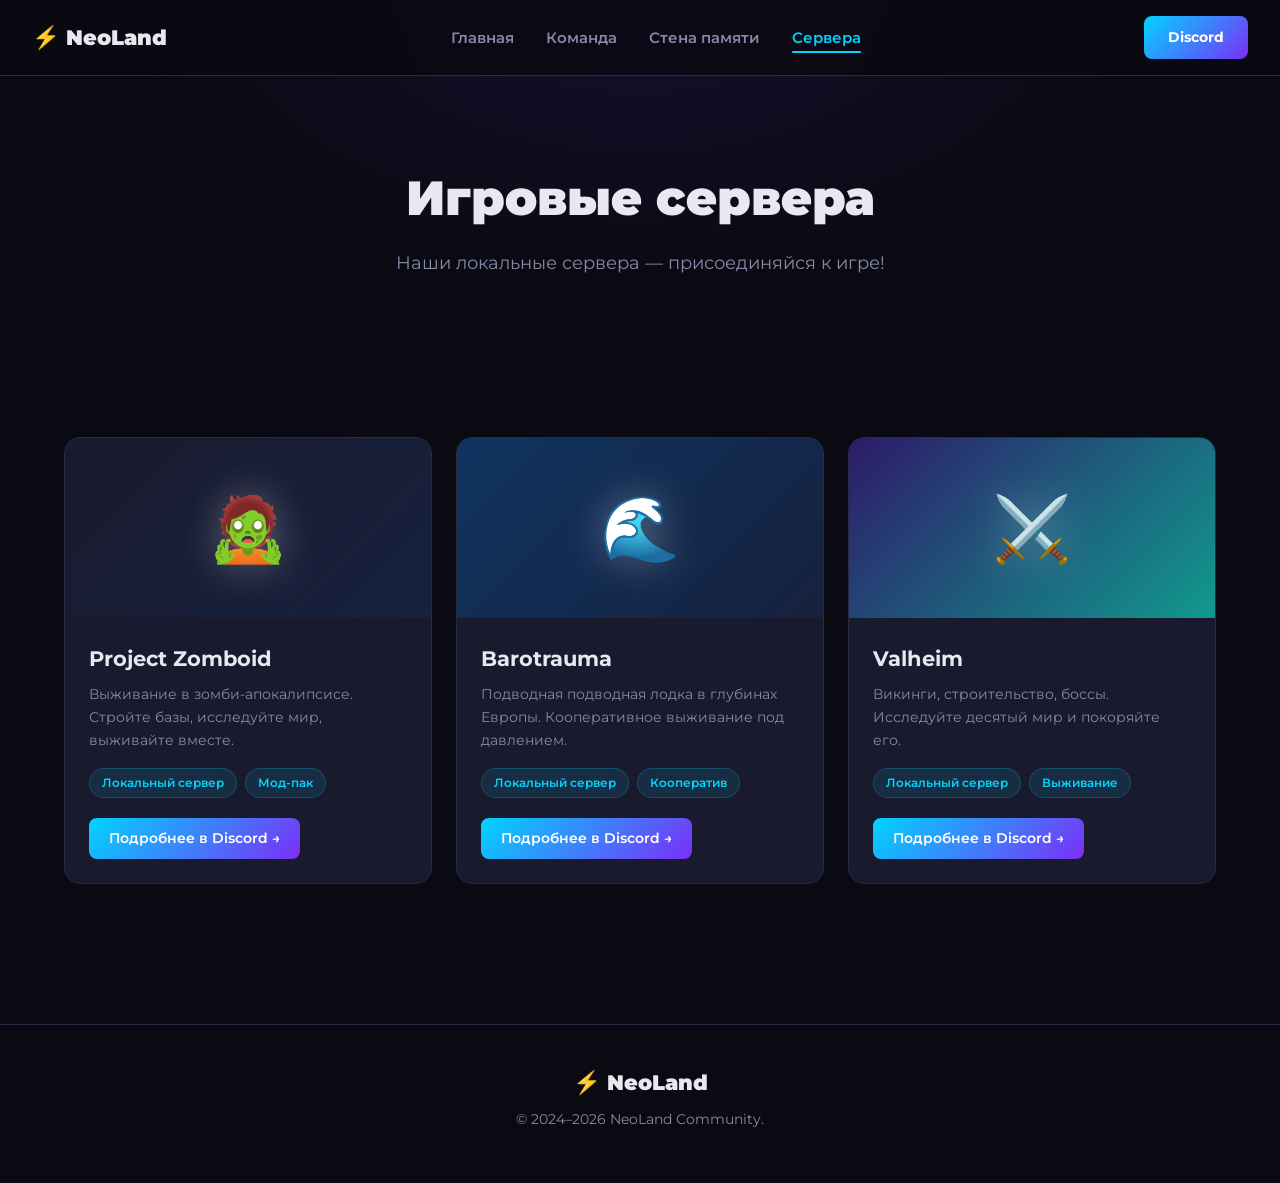
==== servers.html @ 9eca9035 "Add files via upload" ====
<!DOCTYPE html>
<html lang="ru">
<head>
    <meta charset="UTF-8">
    <meta name="viewport" content="width=device-width, initial-scale=1.0">
    <title>Игровые сервера — NeoLand</title>
    <link rel="stylesheet" href="style.css">
    <link href="https://fonts.googleapis.com/css2?family=Montserrat:wght@400;600;700;900&display=swap" rel="stylesheet">
</head>
<body>

<nav class="navbar">
    <div class="nav-logo"><span class="bolt">⚡</span> NeoLand</div>
    <ul class="nav-links">
        <li><a href="index.html">Главная</a></li>
        <li><a href="team.html">Команда</a></li>
        <li><a href="wall.html">Стена памяти</a></li>
        <li><a href="servers.html" class="active">Сервера</a></li>
    </ul>
    <a href="https://discord.gg/neoland" class="nav-cta">Discord</a>
</nav>

<section class="section page-header">
    <div class="container">
        <h1 class="page-title">Игровые сервера</h1>
        <p class="page-subtitle">Наши локальные сервера — присоединяйся к игре!</p>
    </div>
</section>

<section class="section">
    <div class="container">
        <div class="servers-grid">

            <!-- Project Zomboid -->
            <div class="server-card">
                <div class="server-image" style="background: linear-gradient(135deg, #1a1a2e, #16213e);">
                    <span class="server-game-icon">🧟</span>
                </div>
                <div class="server-info">
                    <h3>Project Zomboid</h3>
                    <p class="server-desc">Выживание в зомби-апокалипсисе. Стройте базы, исследуйте мир, выживайте вместе.</p>
                    <div class="server-details">
                        <span class="server-tag">Локальный сервер</span>
                        <span class="server-tag">Мод-пак</span>
                    </div>
                    <a href="https://discord.gg/neoland" class="btn btn-small">Подробнее в Discord →</a>
                </div>
            </div>

            <!-- Barotrauma -->
            <div class="server-card">
                <div class="server-image" style="background: linear-gradient(135deg, #0f3460, #16213e);">
                    <span class="server-game-icon">🌊</span>
                </div>
                <div class="server-info">
                    <h3>Barotrauma</h3>
                    <p class="server-desc">Подводная подводная лодка в глубинах Европы. Кооперативное выживание под давлением.</p>
                    <div class="server-details">
                        <span class="server-tag">Локальный сервер</span>
                        <span class="server-tag">Кооператив</span>
                    </div>
                    <a href="https://discord.gg/neoland" class="btn btn-small">Подробнее в Discord →</a>
                </div>
            </div>

            <!-- Valheim -->
            <div class="server-card">
                <div class="server-image" style="background: linear-gradient(135deg, #2d1b69, #11998e);">
                    <span class="server-game-icon">⚔️</span>
                </div>
                <div class="server-info">
                    <h3>Valheim</h3>
                    <p class="server-desc">Викинги, строительство, боссы. Исследуйте десятый мир и покоряйте его.</p>
                    <div class="server-details">
                        <span class="server-tag">Локальный сервер</span>
                        <span class="server-tag">Выживание</span>
                    </div>
                    <a href="https://discord.gg/neoland" class="btn btn-small">Подробнее в Discord →</a>
                </div>
            </div>

        </div>
    </div>
</section>

<footer class="footer">
    <div class="container">
        <div class="footer-content">
            <div class="footer-logo"><span class="bolt">⚡</span> NeoLand</div>
            <p>© 2024–2026 NeoLand Community.</p>
        </div>
    </div>
</footer>

<script src="script.js"></script>
</body>
</html>
---- style.css ----
/* ===== ПЕРЕМЕННЫЕ ===== */
:root {
    --bg-primary: #0a0a12;
    --bg-secondary: #12121f;
    --bg-card: #1a1a2e;
    --bg-card-hover: #222240;
    --neon-blue: #00d4ff;
    --neon-purple: #7b2ff7;
    --neon-pink: #ff006e;
    --xen-cyan: #00f0ff;
    --xen-purple: #9d4edd;
    --text-primary: #e8e8f0;
    --text-secondary: #8888a8;
    --border: #2a2a45;
    --font: 'Montserrat', sans-serif;
}

/* ===== СБРОС ===== */
* {
    margin: 0;
    padding: 0;
    box-sizing: border-box;
}

html {
    scroll-behavior: smooth;
}

body {
    font-family: var(--font);
    background: var(--bg-primary);
    color: var(--text-primary);
    line-height: 1.6;
    overflow-x: hidden;
}

a {
    text-decoration: none;
    color: inherit;
}

.container {
    max-width: 1200px;
    margin: 0 auto;
    padding: 0 24px;
}

/* ===== НАВИГАЦИЯ ===== */
.navbar {
    position: fixed;
    top: 0;
    left: 0;
    right: 0;
    z-index: 1000;
    display: flex;
    align-items: center;
    justify-content: space-between;
    padding: 16px 32px;
    background: rgba(10, 10, 18, 0.85);
    backdrop-filter: blur(20px);
    border-bottom: 1px solid var(--border);
}

.nav-logo {
    font-size: 1.3rem;
    font-weight: 900;
    color: var(--text-primary);
}

.bolt {
    color: var(--neon-blue);
    font-size: 1.4rem;
}

.nav-links {
    display: flex;
    list-style: none;
    gap: 32px;
}

.nav-links a {
    color: var(--text-secondary);
    font-weight: 600;
    font-size: 0.95rem;
    transition: color 0.3s;
    position: relative;
}

.nav-links a:hover,
.nav-links a.active {
    color: var(--neon-blue);
}

.nav-links a.active::after {
    content: '';
    position: absolute;
    bottom: -6px;
    left: 0;
    right: 0;
    height: 2px;
    background: var(--neon-blue);
    border-radius: 2px;
}

.nav-cta {
    background: linear-gradient(135deg, var(--neon-blue), var(--neon-purple));
    color: #fff;
    padding: 10px 24px;
    border-radius: 8px;
    font-weight: 700;
    font-size: 0.9rem;
    transition: transform 0.3s, box-shadow 0.3s;
}

.nav-cta:hover {
    transform: translateY(-2px);
    box-shadow: 0 8px 25px rgba(0, 212, 255, 0.3);
}

/* ===== HERO ===== */
.hero {
    position: relative;
    min-height: 100vh;
    display: flex;
    align-items: center;
    justify-content: center;
    text-align: center;
    overflow: hidden;
}

.hero-bg {
    position: absolute;
    inset: 0;
    background: 
        radial-gradient(ellipse at 30% 50%, rgba(123, 47, 247, 0.15) 0%, transparent 60%),
        radial-gradient(ellipse at 70% 50%, rgba(0, 212, 255, 0.1) 0%, transparent 60%),
        radial-gradient(ellipse at 50% 100%, rgba(157, 78, 221, 0.1) 0%, transparent 50%);
    animation: xenPulse 8s ease-in-out infinite alternate;
}

@keyframes xenPulse {
    0% { opacity: 0.7; }
    100% { opacity: 1; }
}

/* Звёзды / частицы фона */
.hero-bg::before {
    content: '';
    position: absolute;
    inset: 0;
    background-image: 
        radial-gradient(1px 1px at 20% 30%, rgba(255,255,255,0.4), transparent),
        radial-gradient(1px 1px at 40% 70%, rgba(255,255,255,0.3), transparent),
        radial-gradient(1px 1px at 60% 20%, rgba(255,255,255,0.5), transparent),
        radial-gradient(1px 1px at 80% 50%, rgba(255,255,255,0.2), transparent),
        radial-gradient(1.5px 1.5px at 10% 80%, rgba(0,212,255,0.6), transparent),
        radial-gradient(1.5px 1.5px at 90% 10%, rgba(123,47,247,0.6), transparent),
        radial-gradient(1px 1px at 50% 50%, rgba(255,255,255,0.3), transparent),
        radial-gradient(1px 1px at 70% 80%, rgba(255,255,255,0.4), transparent),
        radial-gradient(1px 1px at 30% 10%, rgba(255,255,255,0.3), transparent),
        radial-gradient(1px 1px at 85% 70%, rgba(255,255,255,0.2), transparent);
    background-size: 100% 100%;
}

.hero-content {
    position: relative;
    z-index: 1;
    padding: 0 24px;
}

.hero-logo {
    display: flex;
    align-items: center;
    justify-content: center;
    gap: 16px;
    margin-bottom: 24px;
}

.bolt-big {
    font-size: 4rem;
    color: var(--neon-blue);
    filter: drop-shadow(0 0 20px rgba(0, 212, 255, 0.6));
    animation: boltGlow 2s ease-in-out infinite alternate;
}

@keyframes boltGlow {
    0% { filter: drop-shadow(0 0 15px rgba(0, 212, 255, 0.4)); }
    100% { filter: drop-shadow(0 0 30px rgba(0, 212, 255, 0.8)); }
}

.hero-logo h1 {
    font-size: 4rem;
    font-weight: 900;
    letter-spacing: 4px;
}

.neon-text {
    background: linear-gradient(135deg, var(--neon-blue), var(--xen-cyan));
    -webkit-background-clip: text;
    -webkit-text-fill-color: transparent;
    background-clip: text;
    filter: drop-shadow(0 0 20px rgba(0, 212, 255, 0.3));
}

.hero-sub {
    font-size: 1.2rem;
    color: var(--text-secondary);
    margin-bottom: 40px;
    max-width: 500px;
    margin-left: auto;
    margin-right: auto;
}

.hero-stats {
    display: flex;
    justify-content: center;
    gap: 48px;
    margin-bottom: 40px;
}

.stat {
    display: flex;
    flex-direction: column;
    align-items: center;
}

.stat-num {
    font-size: 2.5rem;
    font-weight: 900;
    color: var(--text-primary);
}

.stat-num.online {
    color: #00ff88;
    text-shadow: 0 0 15px rgba(0, 255, 136, 0.4);
}

.stat-label {
    font-size: 0.85rem;
    color: var(--text-secondary);
    text-transform: uppercase;
    letter-spacing: 1px;
}

.hero-buttons {
    display: flex;
    gap: 16px;
    justify-content: center;
    flex-wrap: wrap;
}

/* ===== КНОПКИ ===== */
.btn {
    display: inline-block;
    padding: 14px 32px;
    border-radius: 10px;
    font-weight: 700;
    font-size: 1rem;
    transition: all 0.3s;
    cursor: pointer;
    border: none;
}

.btn-primary {
    background: linear-gradient(135deg, var(--neon-blue), var(--neon-purple));
    color: #fff;
    box-shadow: 0 4px 20px rgba(0, 212, 255, 0.3);
}

.btn-primary:hover {
    transform: translateY(-3px);
    box-shadow: 0 8px 30px rgba(0, 212, 255, 0.5);
}

.btn-outline {
    background: transparent;
    color: var(--neon-blue);
    border: 2px solid var(--neon-blue);
}

.btn-outline:hover {
    background: rgba(0, 212, 255, 0.1);
    transform: translateY(-3px);
}

.btn-small {
    padding: 10px 20px;
    font-size: 0.85rem;
    background: linear-gradient(135deg, var(--neon-blue), var(--neon-purple));
    color: #fff;
    border-radius: 8px;
    font-weight: 600;
}

.btn-small:hover {
    transform: translateY(-2px);
    box-shadow: 0 6px 20px rgba(0, 212, 255, 0.3);
}

/* ===== СЕКЦИИ ===== */
.section {
    padding: 100px 0;
}

.section-title {
    font-size: 2.2rem;
    font-weight: 900;
    text-align: center;
    margin-bottom: 60px;
    position: relative;
}

.section-title::after {
    content: '';
    display: block;
    width: 60px;
    height: 3px;
    background: linear-gradient(90deg, var(--neon-blue), var(--neon-purple));
    margin: 16px auto 0;
    border-radius: 3px;
}

/* ===== О СООБЩЕСТВЕ ===== */
.about-grid {
    display: grid;
    grid-template-columns: repeat(auto-fit, minmax(300px, 1fr));
    gap: 24px;
}

.about-card {
    background: var(--bg-card);
    border: 1px solid var(--border);
    border-radius: 16px;
    padding: 36px;
    transition: all 0.3s;
}

.about-card:hover {
    background: var(--bg-card-hover);
    border-color: var(--neon-blue);
    transform: translateY(-4px);
    box-shadow: 0 12px 40px rgba(0, 212, 255, 0.1);
}

.card-icon {
    font-size: 2.5rem;
    margin-bottom: 16px;
}

.about-card h3 {
    font-size: 1.3rem;
    margin-bottom: 12px;
    color: var(--neon-blue);
}

.about-card p {
    color: var(--text-secondary);
    font-size: 0.95rem;
}

/* ===== РЕСУРСЫ ===== */
.resources-grid {
    display: grid;
    grid-template-columns: repeat(auto-fit, minmax(250px, 1fr));
    gap: 20px;
}

.resource-card {
    background: var(--bg-card);
    border: 1px solid var(--border);
    border-radius: 14px;
    padding: 28px;
    text-align: center;
    transition: all 0.3s;
}

.resource-card:hover {
    border-color: var(--neon-blue);
    transform: translateY(-4px);
    box-shadow: 0 8px 30px rgba(0, 212, 255, 0.1);
}

.resource-icon {
    font-size: 2rem;
    margin-bottom: 12px;
}

.resource-card h3 {
    font-size: 1.1rem;
    margin-bottom: 8px;
}

.resource-card p {
    color: var(--text-secondary);
    font-size: 0.85rem;
}

/* ===== НАВИГАЦИОННЫЕ КАРТОЧКИ ===== */
.nav-cards {
    display: grid;
    grid-template-columns: repeat(auto-fit, minmax(280px, 1fr));
    gap: 24px;
}

.nav-card {
    background: var(--bg-card);
    border: 1px solid var(--border);
    border-radius: 16px;
    padding: 36px;
    text-align: center;
    transition: all 0.3s;
}

.nav-card:hover {
    border-color: var(--neon-purple);
    transform: translateY(-4px);
    box-shadow: 0 12px 40px rgba(123, 47, 247, 0.15);
}

.nav-card-icon {
    font-size: 3rem;
    display: block;
    margin-bottom: 16px;
}

.nav-card h3 {
    font-size: 1.3rem;
    margin-bottom: 8px;
    color: var(--neon-blue);
}

.nav-card p {
    color: var(--text-secondary);
    font-size: 0.9rem;
}

/* ===== СТРАНИЦА ЗАГОЛОВОК ===== */
.page-header {
    padding-top: 160px;
    padding-bottom: 60px;
    text-align: center;
    background: 
        radial-gradient(ellipse at 50% 0%, rgba(123, 47, 247, 0.12) 0%, transparent 60%);
}

.page-title {
    font-size: 3rem;
    font-weight: 900;
    margin-bottom: 12px;
}

.page-subtitle {
    color: var(--text-secondary);
    font-size: 1.1rem;
}

/* ===== КОМАНДА ===== */
.team-grid {
    display: flex;
    flex-direction: column;
    gap: 32px;
    max-width: 800px;
    margin: 0 auto;
}

.team-card {
    display: flex;
    gap: 32px;
    background: var(--bg-card);
    border: 1px solid var(--border);
    border-radius: 20px;
    padding: 36px;
    transition: all 0.3s;
}

.team-card:hover {
    border-color: var(--neon-blue);
    box-shadow: 0 12px 40px rgba(0, 212, 255, 0.1);
}

.team-card.founder {
    border-color: rgba(0, 212, 255, 0.3);
}

.team-avatar {
    width: 120px;
    height: 120px;
    border-radius: 50%;
    display: flex;
    align-items: center;
    justify-content: center;
    flex-shrink: 0;
    box-shadow: 0 0 30px rgba(0, 212, 255, 0.2);
}

.avatar-placeholder {
    font-size: 2rem;
    font-weight: 900;
    color: #fff;
}

.team-info {
    flex: 1;
}

.team-badges {
    display: flex;
    gap: 8px;
    flex-wrap: wrap;
    margin-bottom: 12px;
}

.badge {
    padding: 4px 12px;
    border-radius: 20px;
    font-size: 0.75rem;
    font-weight: 700;
}

.founder-badge {
    background: rgba(255, 215, 0, 0.15);
    color: #ffd700;
    border: 1px solid rgba(255, 215, 0, 0.3);
}

.neon-badge {
    background: rgba(0, 212, 255, 0.15);
    color: var(--neon-blue);
    border: 1px solid rgba(0, 212, 255, 0.3);
}

.deputy-badge {
    background: rgba(123, 47, 247, 0.15);
    color: var(--neon-purple);
    border: 1px solid rgba(123, 47, 247, 0.3);
}

.team-info h3 {
    font-size: 1.5rem;
    margin-bottom: 4px;
}

.team-role {
    color: var(--neon-blue);
    font-size: 0.9rem;
    font-weight: 600;
    margin-bottom: 12px;
}

.team-desc {
    color: var(--text-secondary);
    font-size: 0.95rem;
    line-height: 1.7;
}

.team-links {
    margin-top: 16px;
}

.team-link {
    color: var(--neon-blue);
    font-weight: 600;
    font-size: 0.9rem;
    border-bottom: 1px dashed var(--neon-blue);
}

/* ===== СТЕНА ПАМЯТИ ===== */
.wall-grid {
    display: flex;
    flex-direction: column;
    gap: 20px;
    max-width: 800px;
    margin: 0 auto;
}

.wall-card {
    display: flex;
    gap: 24px;
    background: var(--bg-card);
    border: 1px solid var(--border);
    border-radius: 16px;
    padding: 28px;
    transition: all 0.3s;
}

.wall-card:hover {
    border-color: var(--neon-purple);
    box-shadow: 0 8px 30px rgba(123, 47, 247, 0.1);
}

.wall-avatar {
    width: 80px;
    height: 80px;
    border-radius: 50%;
    display: flex;
    align-items: center;
    justify-content: center;
    flex-shrink: 0;
    font-size: 1.5rem;
    font-weight: 900;
    color: #fff;
}

.wall-content h3 {
    font-size: 1.2rem;
    margin-bottom: 4px;
}

.wall-date {
    color: var(--neon-blue);
    font-size: 0.8rem;
    font-weight: 600;
    text-transform: uppercase;
    letter-spacing: 1px;
}

.wall-content p {
    color: var(--text-secondary);
    font-size: 0.9rem;
    margin-top: 8px;
    line-height: 1.6;
}

/* ===== ИСТОРИЯ (TIMELINE) ===== */
.history-details {
    max-width: 700px;
    margin: 0 auto;
    background: var(--bg-card);
    border: 1px solid var(--border);
    border-radius: 16px;
    padding: 28px;
}

.history-summary {
    cursor: pointer;
    font-size: 1.2rem;
    font-weight: 700;
    color: var(--text-primary);
    list-style: none;
}

.history-summary::-webkit-details-marker {
    display: none;
}

.timeline {
    margin-top: 24px;
    padding-left: 24px;
    border-left: 2px solid var(--border);
}

.timeline-item {
    position: relative;
    padding-left: 24px;
    padding-bottom: 28px;
}

.timeline-item:last-child {
    padding-bottom: 0;
}

.timeline-dot {
    position: absolute;
    left: -31px;
    top: 4px;
    width: 12px;
    height: 12px;
    border-radius: 50%;
    background: var(--neon-blue);
    box-shadow: 0 0 10px rgba(0, 212, 255, 0.5);
}

.timeline-date {
    color: var(--neon-blue);
    font-size: 0.8rem;
    font-weight: 700;
    text-transform: uppercase;
    letter-spacing: 1px;
}

.timeline-content h4 {
    font-size: 1.05rem;
    margin: 4px 0;
}

.timeline-content p {
    color: var(--text-secondary);
    font-size: 0.9rem;
}

/* ===== СЕРВЕРА ===== */
.servers-grid {
    display: grid;
    grid-template-columns: repeat(auto-fit, minmax(320px, 1fr));
    gap: 24px;
}

.server-card {
    background: var(--bg-card);
    border: 1px solid var(--border);
    border-radius: 16px;
    overflow: hidden;
    transition: all 0.3s;
}

.server-card:hover {
    border-color: var(--neon-blue);
    transform: translateY(-4px);
    box-shadow: 0 12px 40px rgba(0, 212, 255, 0.1);
}

.server-image {
    height: 180px;
    display: flex;
    align-items: center;
    justify-content: center;
    position: relative;
    overflow: hidden;
}

.server-game-icon {
    font-size: 4rem;
    filter: drop-shadow(0 0 20px rgba(255,255,255,0.3));
}

.server-info {
    padding: 24px;
}

.server-info h3 {
    font-size: 1.3rem;
    margin-bottom: 8px;
}

.server-desc {
    color: var(--text-secondary);
    font-size: 0.9rem;
    margin-bottom: 16px;
    line-height: 1.6;
}

.server-details {
    display: flex;
    gap: 8px;
    flex-wrap: wrap;
    margin-bottom: 20px;
}

.server-tag {
    padding: 4px 12px;
    background: rgba(0, 212, 255, 0.1);
    border: 1px solid rgba(0, 212, 255, 0.2);
    border-radius: 20px;
    font-size: 0.75rem;
    color: var(--neon-blue);
    font-weight: 600;
}

/* ===== ФУТЕР ===== */
.footer {
    border-top: 1px solid var(--border);
    padding: 40px 0;
    margin-top: 40px;
}

.footer-content {
    text-align: center;
}

.footer-logo {
    font-size: 1.3rem;
    font-weight: 900;
    margin-bottom: 8px;
}

.footer-content p {
    color: var(--text-secondary);
    font-size: 0.85rem;
    margin-bottom: 12px;
}

.footer-links {
    display: flex;
    justify-content: center;
    gap: 24px;
}

.footer-links a {
    color: var(--neon-blue);
    font-size: 0.9rem;
    font-weight: 600;
}

/* ===== АДАПТИВ ===== */
@media (max-width: 768px) {
    .navbar {
        flex-wrap: wrap;
        padding: 12px 16px;
        gap: 12px;
    }

    .nav-links {
        gap: 16px;
        order: 3;
        width: 100%;
        justify-content: center;
    }

    .hero-logo h1 {
        font-size: 2.5rem;
    }

    .bolt-big {
        font-size: 2.5rem;
    }

    .hero-stats {
        gap: 24px;
    }

    .stat-num {
        font-size: 1.8rem;
    }

    .page-title {
        font-size: 2rem;
    }

    .team-card {
        flex-direction: column;
        align-items: center;
        text-align: center;
    }

    .team-badges {
        justify-content: center;
    }

    .wall-card {
        flex-direction: column;
        align-items: center;
        text-align: center;
    }

    .section {
        padding: 60px 0;
    }

    .section-title {
        font-size: 1.6rem;
    }
}
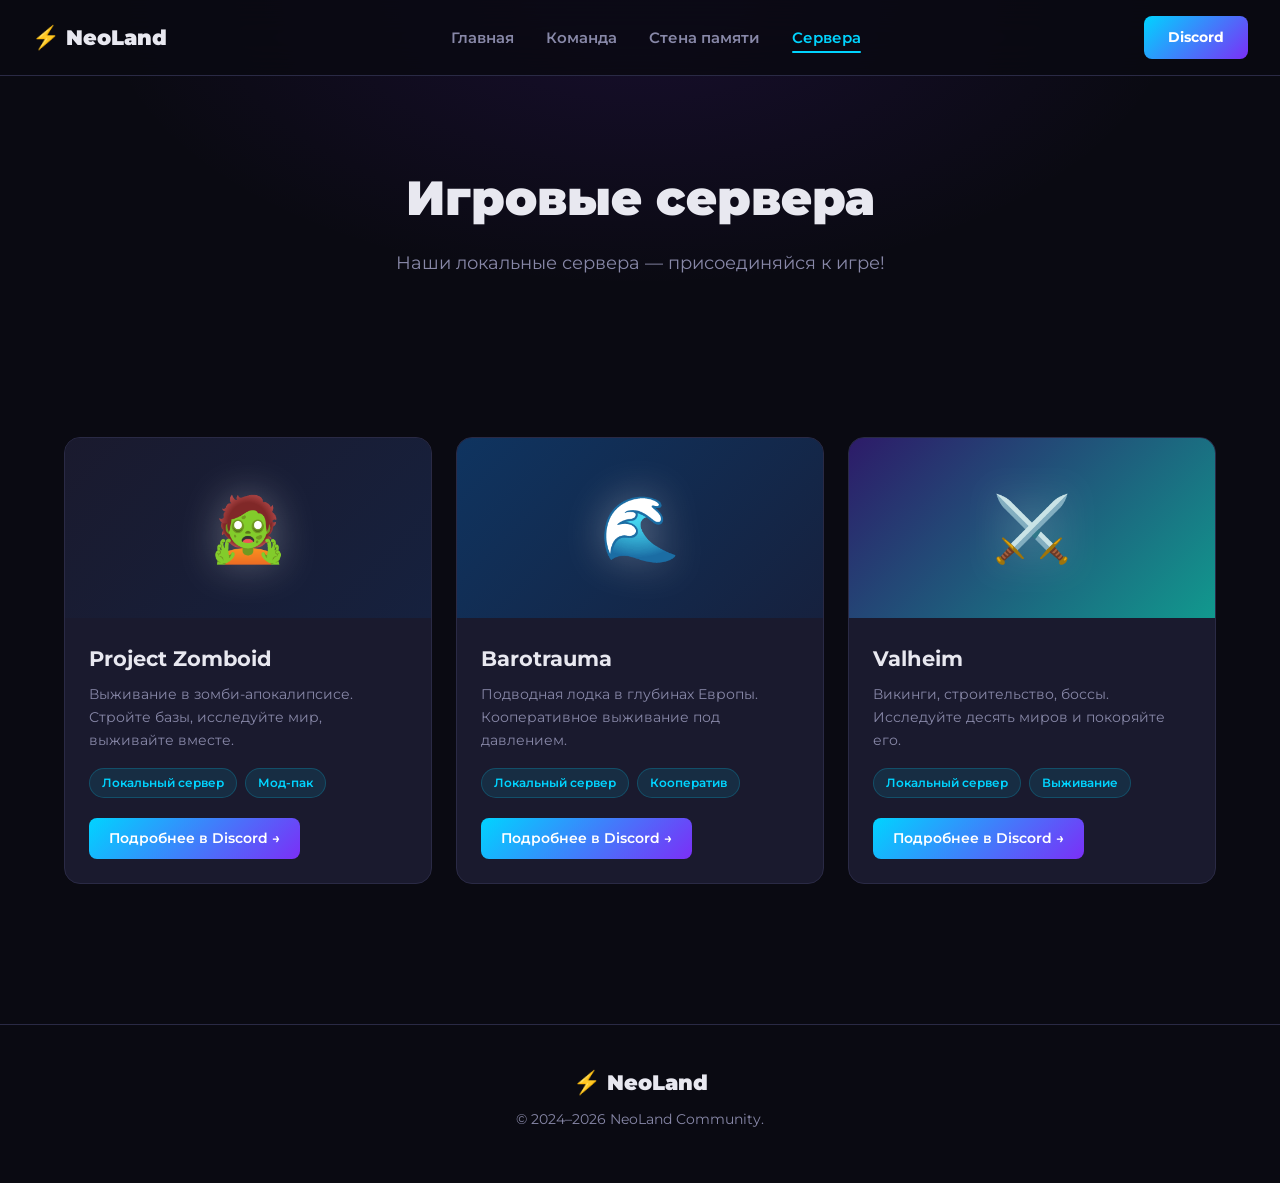
==== commit 28b3f5bb: "Refactor NeoLand static site into modular CSS/JS architecture - Split monolithic style.css into logi" ====
--- a/servers.html
+++ b/servers.html
@@ -4,13 +4,22 @@
     <meta charset="UTF-8">
     <meta name="viewport" content="width=device-width, initial-scale=1.0">
     <title>Игровые сервера — NeoLand</title>
-    <link rel="stylesheet" href="style.css">
-    <link href="https://fonts.googleapis.com/css2?family=Montserrat:wght@400;600;700;900&display=swap" rel="stylesheet">
+    <!-- Общие стили -->
+    <link rel="stylesheet" href="css/base.css">
+    <link rel="stylesheet" href="css/layout.css">
+    <link rel="stylesheet" href="css/components.css">
+    <link rel="stylesheet" href="css/responsive.css">
+
+    <!-- Шрифт Montserrat: предподключение + preload -->
+    <link rel="preconnect" href="https://fonts.googleapis.com">
+    <link rel="preconnect" href="https://fonts.gstatic.com" crossorigin>
+    <link rel="preload" as="style" href="https://fonts.googleapis.com/css2?family=Montserrat:wght@400;600;700;900&display=swap">
+    <link rel="stylesheet" href="https://fonts.googleapis.com/css2?family=Montserrat:wght@400;600;700;900&display=swap">
 </head>
 <body>
 
 <nav class="navbar">
-    <div class="nav-logo"><span class="bolt">⚡</span> NeoLand</div>
+    <div class="nav-logo"><span class="bolt" aria-hidden="true">⚡</span> NeoLand</div>
     <ul class="nav-links">
         <li><a href="index.html">Главная</a></li>
         <li><a href="team.html">Команда</a></li>
@@ -20,7 +29,8 @@
     <a href="https://discord.gg/neoland" class="nav-cta">Discord</a>
 </nav>
 
-<section class="section page-header">
+<main>
+<section class="page-header">
     <div class="container">
         <h1 class="page-title">Игровые сервера</h1>
         <p class="page-subtitle">Наши локальные сервера — присоединяйся к игре!</p>
@@ -33,7 +43,7 @@
 
             <!-- Project Zomboid -->
             <div class="server-card">
-                <div class="server-image" style="background: linear-gradient(135deg, #1a1a2e, #16213e);">
+                <div class="server-image bg-zomboid">
                     <span class="server-game-icon">🧟</span>
                 </div>
                 <div class="server-info">
@@ -49,12 +59,12 @@
 
             <!-- Barotrauma -->
             <div class="server-card">
-                <div class="server-image" style="background: linear-gradient(135deg, #0f3460, #16213e);">
+                <div class="server-image bg-baro">
                     <span class="server-game-icon">🌊</span>
                 </div>
                 <div class="server-info">
                     <h3>Barotrauma</h3>
-                    <p class="server-desc">Подводная подводная лодка в глубинах Европы. Кооперативное выживание под давлением.</p>
+                    <p class="server-desc">Подводная лодка в глубинах Европы. Кооперативное выживание под давлением.</p>
                     <div class="server-details">
                         <span class="server-tag">Локальный сервер</span>
                         <span class="server-tag">Кооператив</span>
@@ -65,12 +75,12 @@
 
             <!-- Valheim -->
             <div class="server-card">
-                <div class="server-image" style="background: linear-gradient(135deg, #2d1b69, #11998e);">
+                <div class="server-image bg-valheim">
                     <span class="server-game-icon">⚔️</span>
                 </div>
                 <div class="server-info">
                     <h3>Valheim</h3>
-                    <p class="server-desc">Викинги, строительство, боссы. Исследуйте десятый мир и покоряйте его.</p>
+                    <p class="server-desc">Викинги, строительство, боссы. Исследуйте десять миров и покоряйте его.</p>
                     <div class="server-details">
                         <span class="server-tag">Локальный сервер</span>
                         <span class="server-tag">Выживание</span>
@@ -82,16 +92,17 @@
         </div>
     </div>
 </section>
+</main>
 
 <footer class="footer">
     <div class="container">
         <div class="footer-content">
-            <div class="footer-logo"><span class="bolt">⚡</span> NeoLand</div>
+            <div class="footer-logo"><span class="bolt" aria-hidden="true">⚡</span> NeoLand</div>
             <p>© 2024–2026 NeoLand Community.</p>
         </div>
     </div>
 </footer>
 
-<script src="script.js"></script>
+<script type="module" src="js/main.js"></script>
 </body>
 </html>
--- a/css/base.css
+++ b/css/base.css
@@ -0,0 +1,45 @@
+/* ===== ПЕРЕМЕННЫЕ И БАЗОВЫЕ СТИЛИ ===== */
+:root {
+    --bg-primary: #0a0a12;
+    --bg-secondary: #12121f;
+    --bg-card: #1a1a2e;
+    --bg-card-hover: #222240;
+    --neon-blue: #00d4ff;
+    --neon-purple: #7b2ff7;
+    --neon-pink: #ff006e;
+    --xen-cyan: #00f0ff;
+    --xen-purple: #9d4edd;
+    --text-primary: #e8e8f0;
+    --text-secondary: #8888a8;
+    --border: #2a2a45;
+    --font: 'Montserrat', sans-serif;
+}
+
+* {
+    margin: 0;
+    padding: 0;
+    box-sizing: border-box;
+}
+
+html {
+    scroll-behavior: smooth;
+}
+
+body {
+    font-family: var(--font);
+    background: var(--bg-primary);
+    color: var(--text-primary);
+    line-height: 1.6;
+    overflow-x: hidden;
+}
+
+a {
+    text-decoration: none;
+    color: inherit;
+}
+
+.container {
+    max-width: 1200px;
+    margin: 0 auto;
+    padding: 0 24px;
+}
--- a/css/layout.css
+++ b/css/layout.css
@@ -0,0 +1,280 @@
+/* ===== НАВИГАЦИЯ ===== */
+.navbar {
+    position: fixed;
+    top: 0;
+    left: 0;
+    right: 0;
+    z-index: 1000;
+    display: flex;
+    align-items: center;
+    justify-content: space-between;
+    padding: 16px 32px;
+    background: rgba(10, 10, 18, 0.85);
+    backdrop-filter: blur(20px);
+    border-bottom: 1px solid var(--border);
+}
+
+.nav-logo {
+    font-size: 1.3rem;
+    font-weight: 900;
+    color: var(--text-primary);
+}
+
+.bolt {
+    color: var(--neon-blue);
+    font-size: 1.4rem;
+}
+
+.nav-links {
+    display: flex;
+    list-style: none;
+    gap: 32px;
+}
+
+.nav-links a {
+    color: var(--text-secondary);
+    font-weight: 600;
+    font-size: 0.95rem;
+    transition: color 0.3s;
+    position: relative;
+}
+
+.nav-links a:hover,
+.nav-links a.active {
+    color: var(--neon-blue);
+}
+
+.nav-links a.active::after {
+    content: '';
+    position: absolute;
+    bottom: -6px;
+    left: 0;
+    right: 0;
+    height: 2px;
+    background: var(--neon-blue);
+    border-radius: 2px;
+}
+
+.nav-cta {
+    background: linear-gradient(135deg, var(--neon-blue), var(--neon-purple));
+    color: #fff;
+    padding: 10px 24px;
+    border-radius: 8px;
+    font-weight: 700;
+    font-size: 0.9rem;
+    transition: transform 0.3s, box-shadow 0.3s;
+}
+
+.nav-cta:hover {
+    transform: translateY(-2px);
+    box-shadow: 0 8px 25px rgba(0, 212, 255, 0.3);
+}
+
+/* ===== HERO ===== */
+.hero {
+    position: relative;
+    min-height: 100vh;
+    display: flex;
+    align-items: center;
+    justify-content: center;
+    text-align: center;
+    overflow: hidden;
+}
+
+.hero-bg {
+    position: absolute;
+    inset: 0;
+    background:
+        radial-gradient(ellipse at 30% 50%, rgba(123, 47, 247, 0.15) 0%, transparent 60%),
+        radial-gradient(ellipse at 70% 50%, rgba(0, 212, 255, 0.1) 0%, transparent 60%),
+        radial-gradient(ellipse at 50% 100%, rgba(157, 78, 221, 0.1) 0%, transparent 50%);
+    animation: xenPulse 8s ease-in-out infinite alternate;
+}
+
+@keyframes xenPulse {
+    0% { opacity: 0.7; }
+    100% { opacity: 1; }
+}
+
+/* Звёзды / частицы фона */
+.hero-bg::before {
+    content: '';
+    position: absolute;
+    inset: 0;
+    background-image:
+        radial-gradient(1px 1px at 20% 30%, rgba(255,255,255,0.4), transparent),
+        radial-gradient(1px 1px at 40% 70%, rgba(255,255,255,0.3), transparent),
+        radial-gradient(1px 1px at 60% 20%, rgba(255,255,255,0.5), transparent),
+        radial-gradient(1px 1px at 80% 50%, rgba(255,255,255,0.2), transparent),
+        radial-gradient(1.5px 1.5px at 10% 80%, rgba(0,212,255,0.6), transparent),
+        radial-gradient(1.5px 1.5px at 90% 10%, rgba(123,47,247,0.6), transparent),
+        radial-gradient(1px 1px at 50% 50%, rgba(255,255,255,0.3), transparent),
+        radial-gradient(1px 1px at 70% 80%, rgba(255,255,255,0.4), transparent),
+        radial-gradient(1px 1px at 30% 10%, rgba(255,255,255,0.3), transparent),
+        radial-gradient(1px 1px at 85% 70%, rgba(255,255,255,0.2), transparent);
+    background-size: 100% 100%;
+}
+
+.hero-content {
+    position: relative;
+    z-index: 1;
+    padding: 0 24px;
+}
+
+.hero-logo {
+    display: flex;
+    align-items: center;
+    justify-content: center;
+    gap: 16px;
+    margin-bottom: 24px;
+}
+
+.bolt-big {
+    font-size: 4rem;
+    color: var(--neon-blue);
+    filter: drop-shadow(0 0 20px rgba(0, 212, 255, 0.6));
+    animation: boltGlow 2s ease-in-out infinite alternate;
+}
+
+@keyframes boltGlow {
+    0% { filter: drop-shadow(0 0 15px rgba(0, 212, 255, 0.4)); }
+    100% { filter: drop-shadow(0 0 30px rgba(0, 212, 255, 0.8)); }
+}
+
+.hero-logo h1 {
+    font-size: 4rem;
+    font-weight: 900;
+    letter-spacing: 4px;
+}
+
+.neon-text {
+    background: linear-gradient(135deg, var(--neon-blue), var(--xen-cyan));
+    -webkit-background-clip: text;
+    -webkit-text-fill-color: transparent;
+    background-clip: text;
+    filter: drop-shadow(0 0 20px rgba(0, 212, 255, 0.3));
+}
+
+.hero-sub {
+    font-size: 1.2rem;
+    color: var(--text-secondary);
+    margin-bottom: 40px;
+    max-width: 500px;
+    margin-left: auto;
+    margin-right: auto;
+}
+
+.hero-stats {
+    display: flex;
+    justify-content: center;
+    gap: 48px;
+    margin-bottom: 40px;
+}
+
+.stat {
+    display: flex;
+    flex-direction: column;
+    align-items: center;
+}
+
+.stat-num {
+    font-size: 2.5rem;
+    font-weight: 900;
+    color: var(--text-primary);
+}
+
+.stat-num.online {
+    color: #00ff88;
+    text-shadow: 0 0 15px rgba(0, 255, 136, 0.4);
+}
+
+.stat-label {
+    font-size: 0.85rem;
+    color: var(--text-secondary);
+    text-transform: uppercase;
+    letter-spacing: 1px;
+}
+
+.hero-buttons {
+    display: flex;
+    gap: 16px;
+    justify-content: center;
+    flex-wrap: wrap;
+}
+
+/* ===== СЕКЦИИ ===== */
+.section {
+    padding: 100px 0;
+}
+
+.section-title {
+    font-size: 2.2rem;
+    font-weight: 900;
+    text-align: center;
+    margin-bottom: 60px;
+    position: relative;
+}
+
+.section-title::after {
+    content: '';
+    display: block;
+    width: 60px;
+    height: 3px;
+    background: linear-gradient(90deg, var(--neon-blue), var(--neon-purple));
+    margin: 16px auto 0;
+    border-radius: 3px;
+}
+
+.page-header {
+    padding-top: 160px;
+    padding-bottom: 60px;
+    text-align: center;
+    background:
+        radial-gradient(ellipse at 50% 0%, rgba(123, 47, 247, 0.12) 0%, transparent 60%);
+}
+
+.page-title {
+    font-size: 3rem;
+    font-weight: 900;
+    margin-bottom: 12px;
+}
+
+.page-subtitle {
+    color: var(--text-secondary);
+    font-size: 1.1rem;
+}
+
+/* ===== ФУТЕР ===== */
+.footer {
+    border-top: 1px solid var(--border);
+    padding: 40px 0;
+    margin-top: 40px;
+}
+
+.footer-content {
+    text-align: center;
+}
+
+.footer-logo {
+    font-size: 1.3rem;
+    font-weight: 900;
+    margin-bottom: 8px;
+}
+
+.footer-content p {
+    color: var(--text-secondary);
+    font-size: 0.85rem;
+    margin-bottom: 12px;
+}
+
+.footer-links {
+    display: flex;
+    justify-content: center;
+    gap: 24px;
+}
+
+.footer-links a {
+    color: var(--neon-blue);
+    font-size: 0.9rem;
+    font-weight: 600;
+}
--- a/css/components.css
+++ b/css/components.css
@@ -0,0 +1,478 @@
+/* ===== КНОПКИ ===== */
+.btn {
+    display: inline-block;
+    padding: 14px 32px;
+    border-radius: 10px;
+    font-weight: 700;
+    font-size: 1rem;
+    transition: all 0.3s;
+    cursor: pointer;
+    border: none;
+}
+
+.btn-primary {
+    background: linear-gradient(135deg, var(--neon-blue), var(--neon-purple));
+    color: #fff;
+    box-shadow: 0 4px 20px rgba(0, 212, 255, 0.3);
+}
+
+.btn-primary:hover {
+    transform: translateY(-3px);
+    box-shadow: 0 8px 30px rgba(0, 212, 255, 0.5);
+}
+
+.btn-outline {
+    background: transparent;
+    color: var(--neon-blue);
+    border: 2px solid var(--neon-blue);
+}
+
+.btn-outline:hover {
+    background: rgba(0, 212, 255, 0.1);
+    transform: translateY(-3px);
+}
+
+.btn-small {
+    padding: 10px 20px;
+    font-size: 0.85rem;
+    background: linear-gradient(135deg, var(--neon-blue), var(--neon-purple));
+    color: #fff;
+    border-radius: 8px;
+    font-weight: 600;
+}
+
+.btn-small:hover {
+    transform: translateY(-2px);
+    box-shadow: 0 6px 20px rgba(0, 212, 255, 0.3);
+}
+
+/* ===== О СООБЩЕСТВЕ ===== */
+.about-grid {
+    display: grid;
+    grid-template-columns: repeat(auto-fit, minmax(300px, 1fr));
+    gap: 24px;
+}
+
+.about-card {
+    background: var(--bg-card);
+    border: 1px solid var(--border);
+    border-radius: 16px;
+    padding: 36px;
+    transition: all 0.3s;
+}
+
+.about-card:hover {
+    background: var(--bg-card-hover);
+    border-color: var(--neon-blue);
+    transform: translateY(-4px);
+    box-shadow: 0 12px 40px rgba(0, 212, 255, 0.1);
+}
+
+.card-icon {
+    font-size: 2.5rem;
+    margin-bottom: 16px;
+}
+
+.about-card h3 {
+    font-size: 1.3rem;
+    margin-bottom: 12px;
+    color: var(--neon-blue);
+}
+
+.about-card p {
+    color: var(--text-secondary);
+    font-size: 0.95rem;
+}
+
+/* ===== РЕСУРСЫ ===== */
+.resources-grid {
+    display: grid;
+    grid-template-columns: repeat(auto-fit, minmax(250px, 1fr));
+    gap: 20px;
+}
+
+.resource-card {
+    background: var(--bg-card);
+    border: 1px solid var(--border);
+    border-radius: 14px;
+    padding: 28px;
+    text-align: center;
+    transition: all 0.3s;
+}
+
+.resource-card:hover {
+    border-color: var(--neon-blue);
+    transform: translateY(-4px);
+    box-shadow: 0 8px 30px rgba(0, 212, 255, 0.1);
+}
+
+.resource-icon {
+    font-size: 2rem;
+    margin-bottom: 12px;
+}
+
+.resource-card h3 {
+    font-size: 1.1rem;
+    margin-bottom: 8px;
+}
+
+.resource-card p {
+    color: var(--text-secondary);
+    font-size: 0.85rem;
+}
+
+/* ===== НАВИГАЦИОННЫЕ КАРТОЧКИ ===== */
+.nav-cards {
+    display: grid;
+    grid-template-columns: repeat(auto-fit, minmax(280px, 1fr));
+    gap: 24px;
+}
+
+.nav-card {
+    background: var(--bg-card);
+    border: 1px solid var(--border);
+    border-radius: 16px;
+    padding: 36px;
+    text-align: center;
+    transition: all 0.3s;
+}
+
+.nav-card:hover {
+    border-color: var(--neon-purple);
+    transform: translateY(-4px);
+    box-shadow: 0 12px 40px rgba(123, 47, 247, 0.15);
+}
+
+.nav-card-icon {
+    font-size: 3rem;
+    display: block;
+    margin-bottom: 16px;
+}
+
+.nav-card h3 {
+    font-size: 1.3rem;
+    margin-bottom: 8px;
+    color: var(--neon-blue);
+}
+
+.nav-card p {
+    color: var(--text-secondary);
+    font-size: 0.9rem;
+}
+
+/* ===== КОМАНДА ===== */
+.team-grid {
+    display: flex;
+    flex-direction: column;
+    gap: 32px;
+    max-width: 800px;
+    margin: 0 auto;
+}
+
+.team-card {
+    display: flex;
+    gap: 32px;
+    background: var(--bg-card);
+    border: 1px solid var(--border);
+    border-radius: 20px;
+    padding: 36px;
+    transition: all 0.3s;
+}
+
+.team-card:hover {
+    border-color: var(--neon-blue);
+    box-shadow: 0 12px 40px rgba(0, 212, 255, 0.1);
+}
+
+.team-card.founder {
+    border-color: rgba(0, 212, 255, 0.3);
+}
+
+.team-avatar {
+    width: 120px;
+    height: 120px;
+    border-radius: 50%;
+    display: flex;
+    align-items: center;
+    justify-content: center;
+    flex-shrink: 0;
+    box-shadow: 0 0 30px rgba(0, 212, 255, 0.2);
+}
+
+.avatar-placeholder {
+    font-size: 2rem;
+    font-weight: 900;
+    color: #fff;
+}
+
+.team-info {
+    flex: 1;
+}
+
+.team-badges {
+    display: flex;
+    gap: 8px;
+    flex-wrap: wrap;
+    margin-bottom: 12px;
+}
+
+.badge {
+    padding: 4px 12px;
+    border-radius: 20px;
+    font-size: 0.75rem;
+    font-weight: 700;
+}
+
+.founder-badge {
+    background: rgba(255, 215, 0, 0.15);
+    color: #ffd700;
+    border: 1px solid rgba(255, 215, 0, 0.3);
+}
+
+.neon-badge {
+    background: rgba(0, 212, 255, 0.15);
+    color: var(--neon-blue);
+    border: 1px solid rgba(0, 212, 255, 0.3);
+}
+
+.deputy-badge {
+    background: rgba(123, 47, 247, 0.15);
+    color: var(--neon-purple);
+    border: 1px solid rgba(123, 47, 247, 0.3);
+}
+
+.team-info h3 {
+    font-size: 1.5rem;
+    margin-bottom: 4px;
+}
+
+.team-role {
+    color: var(--neon-blue);
+    font-size: 0.9rem;
+    font-weight: 600;
+    margin-bottom: 12px;
+}
+
+.team-desc {
+    color: var(--text-secondary);
+    font-size: 0.95rem;
+    line-height: 1.7;
+}
+
+.team-links {
+    margin-top: 16px;
+}
+
+.team-link {
+    color: var(--neon-blue);
+    font-weight: 600;
+    font-size: 0.9rem;
+    border-bottom: 1px dashed var(--neon-blue);
+}
+
+/* ===== СТЕНА ПАМЯТИ ===== */
+.wall-grid {
+    display: flex;
+    flex-direction: column;
+    gap: 20px;
+    max-width: 800px;
+    margin: 0 auto;
+}
+
+.wall-card {
+    display: flex;
+    gap: 24px;
+    background: var(--bg-card);
+    border: 1px solid var(--border);
+    border-radius: 16px;
+    padding: 28px;
+    transition: all 0.3s;
+}
+
+.wall-card:hover {
+    border-color: var(--neon-purple);
+    box-shadow: 0 8px 30px rgba(123, 47, 247, 0.1);
+}
+
+.wall-avatar {
+    width: 80px;
+    height: 80px;
+    border-radius: 50%;
+    display: flex;
+    align-items: center;
+    justify-content: center;
+    flex-shrink: 0;
+    font-size: 1.5rem;
+    font-weight: 900;
+    color: #fff;
+}
+
+.wall-content h3 {
+    font-size: 1.2rem;
+    margin-bottom: 4px;
+}
+
+.wall-date {
+    color: var(--neon-blue);
+    font-size: 0.8rem;
+    font-weight: 600;
+    text-transform: uppercase;
+    letter-spacing: 1px;
+}
+
+.wall-content p {
+    color: var(--text-secondary);
+    font-size: 0.9rem;
+    margin-top: 8px;
+    line-height: 1.6;
+}
+
+/* ===== ИСТОРИЯ (TIMELINE) ===== */
+.history-details {
+    max-width: 700px;
+    margin: 0 auto;
+    background: var(--bg-card);
+    border: 1px solid var(--border);
+    border-radius: 16px;
+    padding: 28px;
+}
+
+.history-summary {
+    cursor: pointer;
+    font-size: 1.2rem;
+    font-weight: 700;
+    color: var(--text-primary);
+    list-style: none;
+}
+
+.history-summary::-webkit-details-marker {
+    display: none;
+}
+
+.timeline {
+    margin-top: 24px;
+    padding-left: 24px;
+    border-left: 2px solid var(--border);
+}
+
+.timeline-item {
+    position: relative;
+    padding-left: 24px;
+    padding-bottom: 28px;
+}
+
+.timeline-item:last-child {
+    padding-bottom: 0;
+}
+
+.timeline-dot {
+    position: absolute;
+    left: -31px;
+    top: 4px;
+    width: 12px;
+    height: 12px;
+    border-radius: 50%;
+    background: var(--neon-blue);
+    box-shadow: 0 0 10px rgba(0, 212, 255, 0.5);
+}
+
+.timeline-date {
+    color: var(--neon-blue);
+    font-size: 0.8rem;
+    font-weight: 700;
+    text-transform: uppercase;
+    letter-spacing: 1px;
+}
+
+.timeline-content h4 {
+    font-size: 1.05rem;
+    margin: 4px 0;
+}
+
+.timeline-content p {
+    color: var(--text-secondary);
+    font-size: 0.9rem;
+}
+
+/* ===== СЕРВЕРА ===== */
+.servers-grid {
+    display: grid;
+    grid-template-columns: repeat(auto-fit, minmax(320px, 1fr));
+    gap: 24px;
+}
+
+.server-card {
+    background: var(--bg-card);
+    border: 1px solid var(--border);
+    border-radius: 16px;
+    overflow: hidden;
+    transition: all 0.3s;
+}
+
+.server-card:hover {
+    border-color: var(--neon-blue);
+    transform: translateY(-4px);
+    box-shadow: 0 12px 40px rgba(0, 212, 255, 0.1);
+}
+
+.server-image {
+    height: 180px;
+    display: flex;
+    align-items: center;
+    justify-content: center;
+    position: relative;
+    overflow: hidden;
+}
+
+.server-game-icon {
+    font-size: 4rem;
+    filter: drop-shadow(0 0 20px rgba(255,255,255,0.3));
+}
+
+.server-info {
+    padding: 24px;
+}
+
+.server-info h3 {
+    font-size: 1.3rem;
+    margin-bottom: 8px;
+}
+
+.server-desc {
+    color: var(--text-secondary);
+    font-size: 0.9rem;
+    margin-bottom: 16px;
+    line-height: 1.6;
+}
+
+.server-details {
+    display: flex;
+    gap: 8px;
+    flex-wrap: wrap;
+    margin-bottom: 20px;
+}
+
+.server-tag {
+    padding: 4px 12px;
+    background: rgba(0, 212, 255, 0.1);
+    border: 1px solid rgba(0, 212, 255, 0.2);
+    border-radius: 20px;
+    font-size: 0.75rem;
+    color: var(--neon-blue);
+    font-weight: 600;
+}
+
+/* Акцентные цвета иконок ресурсов */
+.resource-icon.discord   { color: #5865f2; }
+.resource-icon.telegram  { color: #29b6f2; }
+.resource-icon.web       { color: var(--neon-blue); }
+.resource-icon.personal  { color: var(--neon-purple); }
+/* ===== МОДИФИКАТОРЫ ЦВЕТОВ (бывшие инлайн-стили) ===== */
+/* Аватары: градиенты */
+.av-neon { background: linear-gradient(135deg, var(--neon-blue), var(--neon-purple)); }
+.av-pink { background: linear-gradient(135deg, var(--neon-purple), var(--neon-pink)); }
+
+/* Обложки игровых серверов */
+.bg-zomboid { background: linear-gradient(135deg, #1a1a2e, #16213e); }
+.bg-baro    { background: linear-gradient(135deg, #0f3460, #16213e); }
+.bg-valheim { background: linear-gradient(135deg, #2d1b69, #11998e); }
--- a/css/responsive.css
+++ b/css/responsive.css
@@ -0,0 +1,59 @@
+/* ===== АДАПТИВ ===== */
+@media (max-width: 768px) {
+    .navbar {
+        flex-wrap: wrap;
+        padding: 12px 16px;
+        gap: 12px;
+    }
+
+    .nav-links {
+        gap: 16px;
+        order: 3;
+        width: 100%;
+        justify-content: center;
+    }
+
+    .hero-logo h1 {
+        font-size: 2.5rem;
+    }
+
+    .bolt-big {
+        font-size: 2.5rem;
+    }
+
+    .hero-stats {
+        gap: 24px;
+    }
+
+    .stat-num {
+        font-size: 1.8rem;
+    }
+
+    .page-title {
+        font-size: 2rem;
+    }
+
+    .team-card {
+        flex-direction: column;
+        align-items: center;
+        text-align: center;
+    }
+
+    .team-badges {
+        justify-content: center;
+    }
+
+    .wall-card {
+        flex-direction: column;
+        align-items: center;
+        text-align: center;
+    }
+
+    .section {
+        padding: 60px 0;
+    }
+
+    .section-title {
+        font-size: 1.6rem;
+    }
+}
